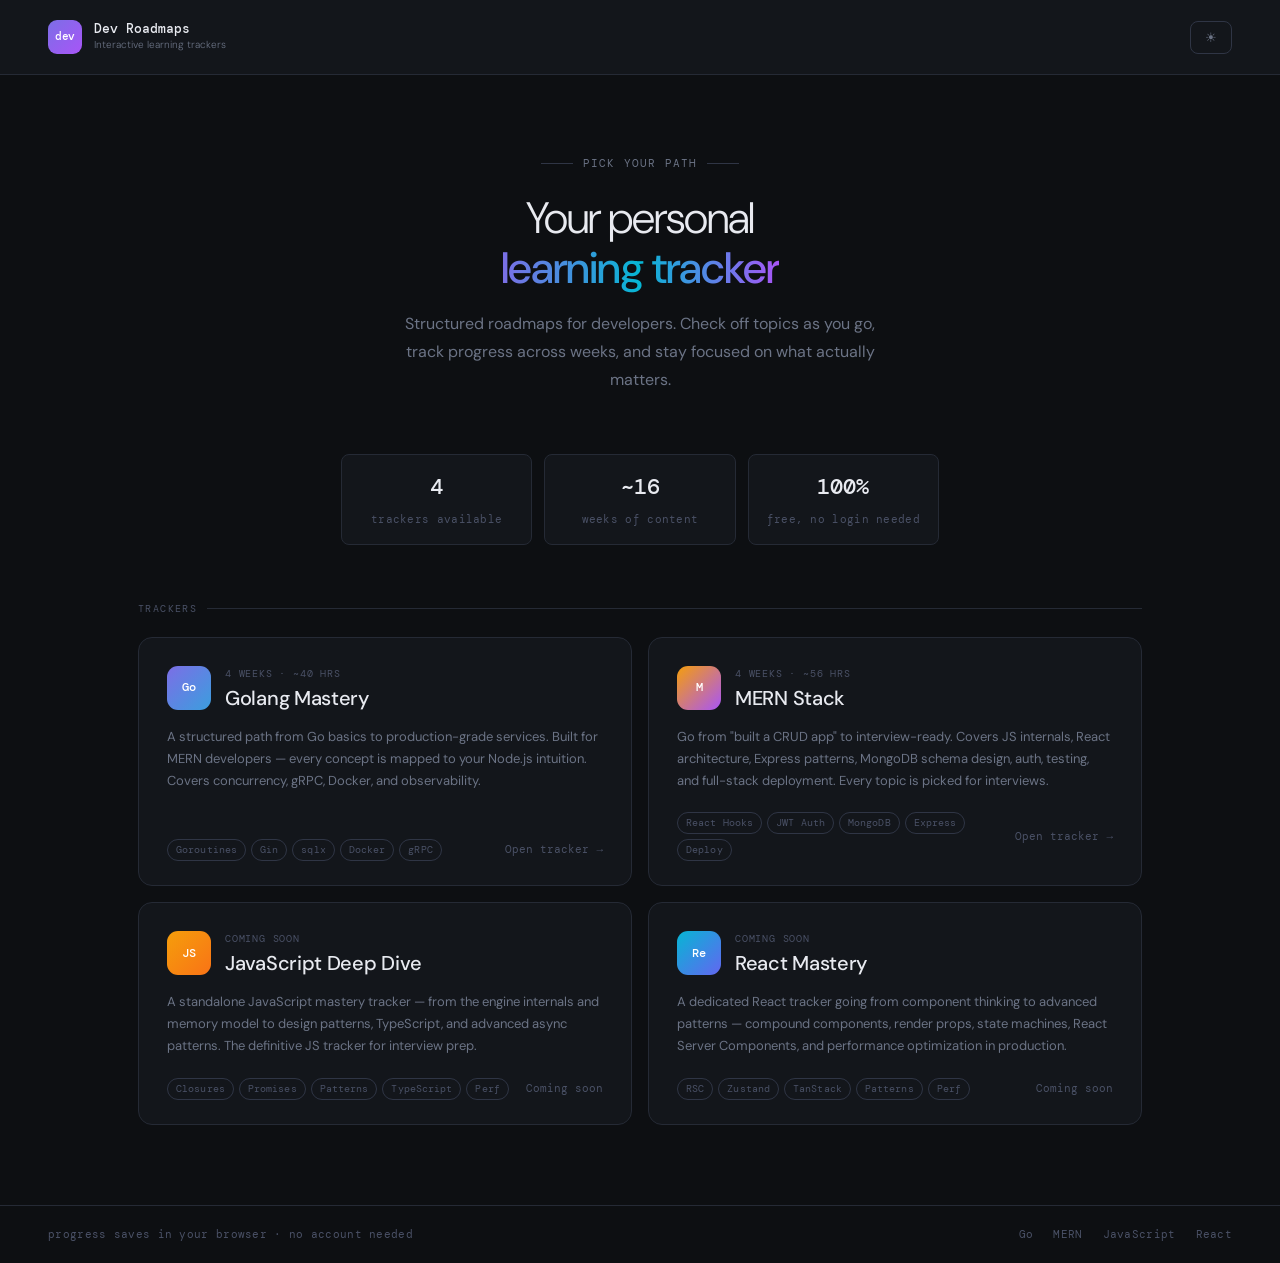
==== index.html @ cc8855c8 "index.html added" ====
<!doctype html>
<html lang="en">
  <head>
    <meta charset="UTF-8" />
    <meta name="viewport" content="width=device-width, initial-scale=1.0" />
    <title>Dev Roadmaps — Learning Trackers</title>
    <link rel="preconnect" href="https://fonts.googleapis.com" />
    <link
      href="https://fonts.googleapis.com/css2?family=DM+Mono:ital,wght@0,300;0,400;0,500;1,300&family=DM+Sans:ital,opsz,wght@0,9..40,300;0,9..40,400;0,9..40,500;1,9..40,300&display=swap"
      rel="stylesheet"
    />
    <style>
      :root {
        --bg: #0d0f12;
        --bg2: #13161b;
        --bg3: #1a1e26;
        --border: #252a35;
        --border2: #2f3545;
        --text: #e8eaf0;
        --muted: #6b7385;
        --muted2: #4a5166;
        --radius: 14px;
        --radius-sm: 8px;
        --mono: "DM Mono", monospace;
        --sans: "DM Sans", sans-serif;

        /* tracker accent colours */
        --go-a: #7c6ee6;
        --go-b: #3b9ede;
        --js-a: #f59e0b;
        --js-b: #f97316;
        --react-a: #06b6d4;
        --react-b: #6366f1;
        --mern-a: #a855f7;
        --mern-b: #ec4899;
      }

      html.light {
        --bg: #f0f2f8;
        --bg2: #ffffff;
        --bg3: #e6e9f2;
        --border: #dde1ec;
        --border2: #c8cedf;
        --text: #1a1d27;
        --muted: #5a6275;
        --muted2: #9099b0;
      }

      *,
      *::before,
      *::after {
        box-sizing: border-box;
        margin: 0;
        padding: 0;
      }
      html {
        scroll-behavior: smooth;
      }

      body {
        background: var(--bg);
        color: var(--text);
        font-family: var(--sans);
        font-size: 15px;
        line-height: 1.6;
        min-height: 100vh;
        display: flex;
        flex-direction: column;
      }

      /* ── TOP BAR ── */
      .topbar {
        padding: 20px 48px;
        display: flex;
        align-items: center;
        justify-content: space-between;
        border-bottom: 1px solid var(--border);
        background: var(--bg2);
        position: sticky;
        top: 0;
        z-index: 50;
      }

      .topbar-logo {
        display: flex;
        align-items: center;
        gap: 12px;
      }

      .topbar-icon {
        width: 34px;
        height: 34px;
        background: linear-gradient(135deg, #7c6ee6, #a855f7);
        border-radius: 9px;
        display: flex;
        align-items: center;
        justify-content: center;
        font-family: var(--mono);
        font-size: 11px;
        font-weight: 500;
        color: #fff;
        letter-spacing: -0.3px;
        flex-shrink: 0;
      }

      .topbar-name {
        font-family: var(--mono);
        font-size: 13px;
        font-weight: 500;
        color: var(--text);
        line-height: 1.3;
      }

      .topbar-sub {
        font-size: 10px;
        color: var(--muted);
        font-weight: 300;
      }

      .topbar-right {
        display: flex;
        align-items: center;
        gap: 10px;
      }

      .theme-btn {
        padding: 7px 14px;
        background: transparent;
        border: 1px solid var(--border2);
        border-radius: var(--radius-sm);
        color: var(--muted);
        font-size: 13px;
        cursor: pointer;
        transition: all 0.15s;
        display: flex;
        align-items: center;
        gap: 6px;
        font-family: var(--mono);
      }

      .theme-btn:hover {
        border-color: var(--muted);
        color: var(--text);
      }

      /* ── HERO ── */
      .hero {
        padding: 80px 48px 60px;
        text-align: center;
        max-width: 680px;
        margin: 0 auto;
        width: 100%;
      }

      .hero-tag {
        font-family: var(--mono);
        font-size: 11px;
        color: var(--muted);
        letter-spacing: 1.2px;
        text-transform: uppercase;
        margin-bottom: 20px;
        display: flex;
        align-items: center;
        justify-content: center;
        gap: 10px;
      }

      .hero-tag::before,
      .hero-tag::after {
        content: "";
        height: 1px;
        width: 32px;
        background: var(--border2);
      }

      .hero-title {
        font-size: 44px;
        font-weight: 300;
        color: var(--text);
        line-height: 1.15;
        letter-spacing: -1px;
        margin-bottom: 16px;
      }

      .hero-title strong {
        font-weight: 500;
      }

      .hero-title .gradient {
        background: linear-gradient(90deg, #7c6ee6, #06b6d4, #a855f7);
        -webkit-background-clip: text;
        -webkit-text-fill-color: transparent;
        background-clip: text;
        font-weight: 500;
      }

      .hero-desc {
        font-size: 16px;
        color: var(--muted);
        line-height: 1.75;
        max-width: 500px;
        margin: 0 auto;
      }

      /* ── GRID ── */
      .grid-section {
        flex: 1;
        padding: 0 48px 80px;
        max-width: 1100px;
        margin: 0 auto;
        width: 100%;
      }

      .grid-label {
        font-family: var(--mono);
        font-size: 10px;
        letter-spacing: 1.4px;
        color: var(--muted2);
        text-transform: uppercase;
        margin-bottom: 20px;
        display: flex;
        align-items: center;
        gap: 10px;
      }

      .grid-label::after {
        content: "";
        flex: 1;
        height: 1px;
        background: var(--border);
      }

      .cards-grid {
        display: grid;
        grid-template-columns: repeat(2, minmax(0, 1fr));
        gap: 16px;
      }

      /* ── TRACKER CARD ── */
      .tracker-card {
        background: var(--bg2);
        border: 1px solid var(--border);
        border-radius: var(--radius);
        padding: 28px 28px 24px;
        text-decoration: none;
        display: flex;
        flex-direction: column;
        gap: 0;
        position: relative;
        overflow: hidden;
        transition:
          border-color 0.2s,
          transform 0.2s;
        cursor: pointer;
      }

      .tracker-card:hover {
        border-color: var(--border2);
        transform: translateY(-2px);
      }

      /* gradient top accent line */
      .tracker-card::before {
        content: "";
        position: absolute;
        top: 0;
        left: 0;
        right: 0;
        height: 2px;
        background: var(--card-gradient);
        opacity: 0;
        transition: opacity 0.2s;
      }

      .tracker-card:hover::before {
        opacity: 1;
      }

      /* subtle glow blob */
      .tracker-card::after {
        content: "";
        position: absolute;
        top: -60px;
        right: -60px;
        width: 200px;
        height: 200px;
        border-radius: 50%;
        background: var(--card-glow);
        opacity: 0;
        transition: opacity 0.3s;
        pointer-events: none;
      }

      .tracker-card:hover::after {
        opacity: 1;
      }

      .card-header {
        display: flex;
        align-items: flex-start;
        gap: 14px;
        margin-bottom: 16px;
      }

      .card-icon {
        width: 44px;
        height: 44px;
        border-radius: 11px;
        display: flex;
        align-items: center;
        justify-content: center;
        font-family: var(--mono);
        font-size: 12px;
        font-weight: 500;
        color: #fff;
        flex-shrink: 0;
        background: var(--card-gradient);
        letter-spacing: -0.3px;
      }

      .card-meta {
        flex: 1;
      }

      .card-tag {
        font-family: var(--mono);
        font-size: 10px;
        letter-spacing: 0.8px;
        text-transform: uppercase;
        color: var(--muted2);
        margin-bottom: 4px;
      }

      .card-title {
        font-size: 20px;
        font-weight: 500;
        color: var(--text);
        line-height: 1.2;
        letter-spacing: -0.3px;
      }

      .card-desc {
        font-size: 13px;
        color: var(--muted);
        line-height: 1.7;
        margin-bottom: 20px;
        flex: 1;
      }

      .card-footer {
        display: flex;
        align-items: center;
        justify-content: space-between;
      }

      .card-pills {
        display: flex;
        flex-wrap: wrap;
        gap: 5px;
      }

      .card-pill {
        font-family: var(--mono);
        font-size: 10px;
        padding: 2px 8px;
        border-radius: 20px;
        border: 1px solid var(--border2);
        color: var(--muted2);
        letter-spacing: 0.1px;
      }

      .card-cta {
        font-family: var(--mono);
        font-size: 11px;
        color: var(--muted2);
        display: flex;
        align-items: center;
        gap: 5px;
        transition:
          color 0.15s,
          gap 0.15s;
        flex-shrink: 0;
      }

      .tracker-card:hover .card-cta {
        color: var(--text);
        gap: 8px;
      }

      /* ── STATS STRIP ── */
      .stats-strip {
        display: grid;
        grid-template-columns: repeat(3, minmax(0, 1fr));
        gap: 12px;
        margin: 0 48px 56px;
        max-width: 1100px;
        /* center without auto margins causing issues */
      }

      .stat-strip-item {
        background: var(--bg2);
        border: 1px solid var(--border);
        border-radius: var(--radius-sm);
        padding: 14px 18px;
        text-align: center;
      }

      .stat-strip-val {
        font-family: var(--mono);
        font-size: 22px;
        font-weight: 500;
        color: var(--text);
        margin-bottom: 2px;
        display: block;
      }

      .stat-strip-label {
        font-size: 11px;
        color: var(--muted2);
        font-family: var(--mono);
        letter-spacing: 0.3px;
      }

      /* ── FOOTER ── */
      .footer {
        padding: 20px 48px;
        border-top: 1px solid var(--border);
        display: flex;
        align-items: center;
        justify-content: space-between;
      }

      .footer-text {
        font-size: 11px;
        font-family: var(--mono);
        color: var(--muted2);
        letter-spacing: 0.3px;
      }

      .footer-links {
        display: flex;
        gap: 20px;
      }

      .footer-link {
        font-size: 11px;
        font-family: var(--mono);
        color: var(--muted2);
        text-decoration: none;
        transition: color 0.15s;
        letter-spacing: 0.3px;
      }

      .footer-link:hover {
        color: var(--text);
      }

      /* ── SCROLLBAR ── */
      ::-webkit-scrollbar {
        width: 4px;
      }
      ::-webkit-scrollbar-track {
        background: transparent;
      }
      ::-webkit-scrollbar-thumb {
        background: var(--border2);
        border-radius: 2px;
      }

      /* ── RESPONSIVE ── */
      @media (max-width: 900px) {
        .topbar {
          padding: 16px 24px;
        }
        .hero {
          padding: 56px 24px 44px;
        }
        .hero-title {
          font-size: 34px;
        }
        .grid-section {
          padding: 0 24px 60px;
        }
        .stats-strip {
          margin: 0 24px 40px;
        }
        .footer {
          padding: 16px 24px;
        }
      }

      @media (max-width: 640px) {
        .cards-grid {
          grid-template-columns: 1fr;
        }
        .stats-strip {
          grid-template-columns: 1fr;
          margin: 0 16px 32px;
        }
        .topbar {
          padding: 14px 16px;
        }
        .hero {
          padding: 40px 16px 32px;
        }
        .hero-title {
          font-size: 28px;
          letter-spacing: -0.5px;
        }
        .hero-desc {
          font-size: 14px;
        }
        .grid-section {
          padding: 0 16px 48px;
        }
        .footer {
          flex-direction: column;
          gap: 8px;
          text-align: center;
          padding: 16px;
        }
        .footer-links {
          justify-content: center;
        }
      }
    </style>
  </head>
  <body>
    <!-- ── TOP BAR ── -->
    <header class="topbar">
      <div class="topbar-logo">
        <div class="topbar-icon">dev</div>
        <div>
          <div class="topbar-name">Dev Roadmaps</div>
          <div class="topbar-sub">Interactive learning trackers</div>
        </div>
      </div>
      <div class="topbar-right">
        <button class="theme-btn" onclick="toggleTheme()">
          <span id="theme-icon">☀</span>
        </button>
      </div>
    </header>

    <!-- ── HERO ── -->
    <section class="hero">
      <div class="hero-tag">pick your path</div>
      <h1 class="hero-title">
        Your personal<br /><span class="gradient">learning tracker</span>
      </h1>
      <p class="hero-desc">
        Structured roadmaps for developers. Check off topics as you go, track
        progress across weeks, and stay focused on what actually matters.
      </p>
    </section>

    <!-- ── STATS STRIP ── -->
    <div class="stats-strip" style="margin-left: auto; margin-right: auto">
      <div class="stat-strip-item">
        <span class="stat-strip-val">4</span>
        <span class="stat-strip-label">trackers available</span>
      </div>
      <div class="stat-strip-item">
        <span class="stat-strip-val">~16</span>
        <span class="stat-strip-label">weeks of content</span>
      </div>
      <div class="stat-strip-item">
        <span class="stat-strip-val">100%</span>
        <span class="stat-strip-label">free, no login needed</span>
      </div>
    </div>

    <!-- ── CARDS GRID ── -->
    <section class="grid-section">
      <div class="grid-label">trackers</div>
      <div class="cards-grid">
        <!-- GO -->
        <a
          class="tracker-card"
          href="go.html"
          style="
            --card-gradient: linear-gradient(135deg, #7c6ee6, #3b9ede);
            --card-glow: radial-gradient(circle, #7c6ee620, transparent 70%);
          "
        >
          <div class="card-header">
            <div class="card-icon">Go</div>
            <div class="card-meta">
              <div class="card-tag">4 weeks · ~40 hrs</div>
              <div class="card-title">Golang Mastery</div>
            </div>
          </div>
          <p class="card-desc">
            A structured path from Go basics to production-grade services. Built
            for MERN developers — every concept is mapped to your Node.js
            intuition. Covers concurrency, gRPC, Docker, and observability.
          </p>
          <div class="card-footer">
            <div class="card-pills">
              <span class="card-pill">Goroutines</span>
              <span class="card-pill">Gin</span>
              <span class="card-pill">sqlx</span>
              <span class="card-pill">Docker</span>
              <span class="card-pill">gRPC</span>
            </div>
            <span class="card-cta">Open tracker →</span>
          </div>
        </a>

        <!-- MERN -->
        <a
          class="tracker-card"
          href="mern.html"
          style="
            --card-gradient: linear-gradient(135deg, #f59e0b, #a855f7);
            --card-glow: radial-gradient(circle, #a855f720, transparent 70%);
          "
        >
          <div class="card-header">
            <div class="card-icon">M</div>
            <div class="card-meta">
              <div class="card-tag">4 weeks · ~56 hrs</div>
              <div class="card-title">MERN Stack</div>
            </div>
          </div>
          <p class="card-desc">
            Go from "built a CRUD app" to interview-ready. Covers JS internals,
            React architecture, Express patterns, MongoDB schema design, auth,
            testing, and full-stack deployment. Every topic is picked for
            interviews.
          </p>
          <div class="card-footer">
            <div class="card-pills">
              <span class="card-pill">React Hooks</span>
              <span class="card-pill">JWT Auth</span>
              <span class="card-pill">MongoDB</span>
              <span class="card-pill">Express</span>
              <span class="card-pill">Deploy</span>
            </div>
            <span class="card-cta">Open tracker →</span>
          </div>
        </a>

        <!-- JAVASCRIPT -->
        <a
          class="tracker-card"
          href="javascript.html"
          style="
            --card-gradient: linear-gradient(135deg, #f59e0b, #f97316);
            --card-glow: radial-gradient(circle, #f59e0b20, transparent 70%);
          "
        >
          <div class="card-header">
            <div class="card-icon">JS</div>
            <div class="card-meta">
              <div class="card-tag">coming soon</div>
              <div class="card-title">JavaScript Deep Dive</div>
            </div>
          </div>
          <p class="card-desc">
            A standalone JavaScript mastery tracker — from the engine internals
            and memory model to design patterns, TypeScript, and advanced async
            patterns. The definitive JS tracker for interview prep.
          </p>
          <div class="card-footer">
            <div class="card-pills">
              <span class="card-pill">Closures</span>
              <span class="card-pill">Promises</span>
              <span class="card-pill">Patterns</span>
              <span class="card-pill">TypeScript</span>
              <span class="card-pill">Perf</span>
            </div>
            <span class="card-cta">Coming soon</span>
          </div>
        </a>

        <!-- REACT -->
        <a
          class="tracker-card"
          href="react.html"
          style="
            --card-gradient: linear-gradient(135deg, #06b6d4, #6366f1);
            --card-glow: radial-gradient(circle, #06b6d420, transparent 70%);
          "
        >
          <div class="card-header">
            <div class="card-icon">Re</div>
            <div class="card-meta">
              <div class="card-tag">coming soon</div>
              <div class="card-title">React Mastery</div>
            </div>
          </div>
          <p class="card-desc">
            A dedicated React tracker going from component thinking to advanced
            patterns — compound components, render props, state machines, React
            Server Components, and performance optimization in production.
          </p>
          <div class="card-footer">
            <div class="card-pills">
              <span class="card-pill">RSC</span>
              <span class="card-pill">Zustand</span>
              <span class="card-pill">TanStack</span>
              <span class="card-pill">Patterns</span>
              <span class="card-pill">Perf</span>
            </div>
            <span class="card-cta">Coming soon</span>
          </div>
        </a>
      </div>
    </section>

    <!-- ── FOOTER ── -->
    <footer class="footer">
      <span class="footer-text"
        >progress saves in your browser · no account needed</span
      >
      <div class="footer-links">
        <a class="footer-link" href="go.html">Go</a>
        <a class="footer-link" href="mern.html">MERN</a>
        <a class="footer-link" href="javascript.html">JavaScript</a>
        <a class="footer-link" href="react.html">React</a>
      </div>
    </footer>

    <script>
      function toggleTheme() {
        const isLight = document.documentElement.classList.toggle("light");
        localStorage.setItem("devroads-theme", isLight ? "light" : "dark");
        document.getElementById("theme-icon").textContent = isLight ? "☾" : "☀";
      }

      (function initTheme() {
        const saved = localStorage.getItem("devroads-theme");
        // sync with whatever the trackers saved — check both keys
        const goTheme = localStorage.getItem("go-tracker-theme");
        const mernTheme = localStorage.getItem("mern-tracker-theme");
        const theme = saved || goTheme || mernTheme;
        if (theme === "light") {
          document.documentElement.classList.add("light");
          const icon = document.getElementById("theme-icon");
          if (icon) icon.textContent = "☾";
        }
      })();
    </script>
  </body>
</html>
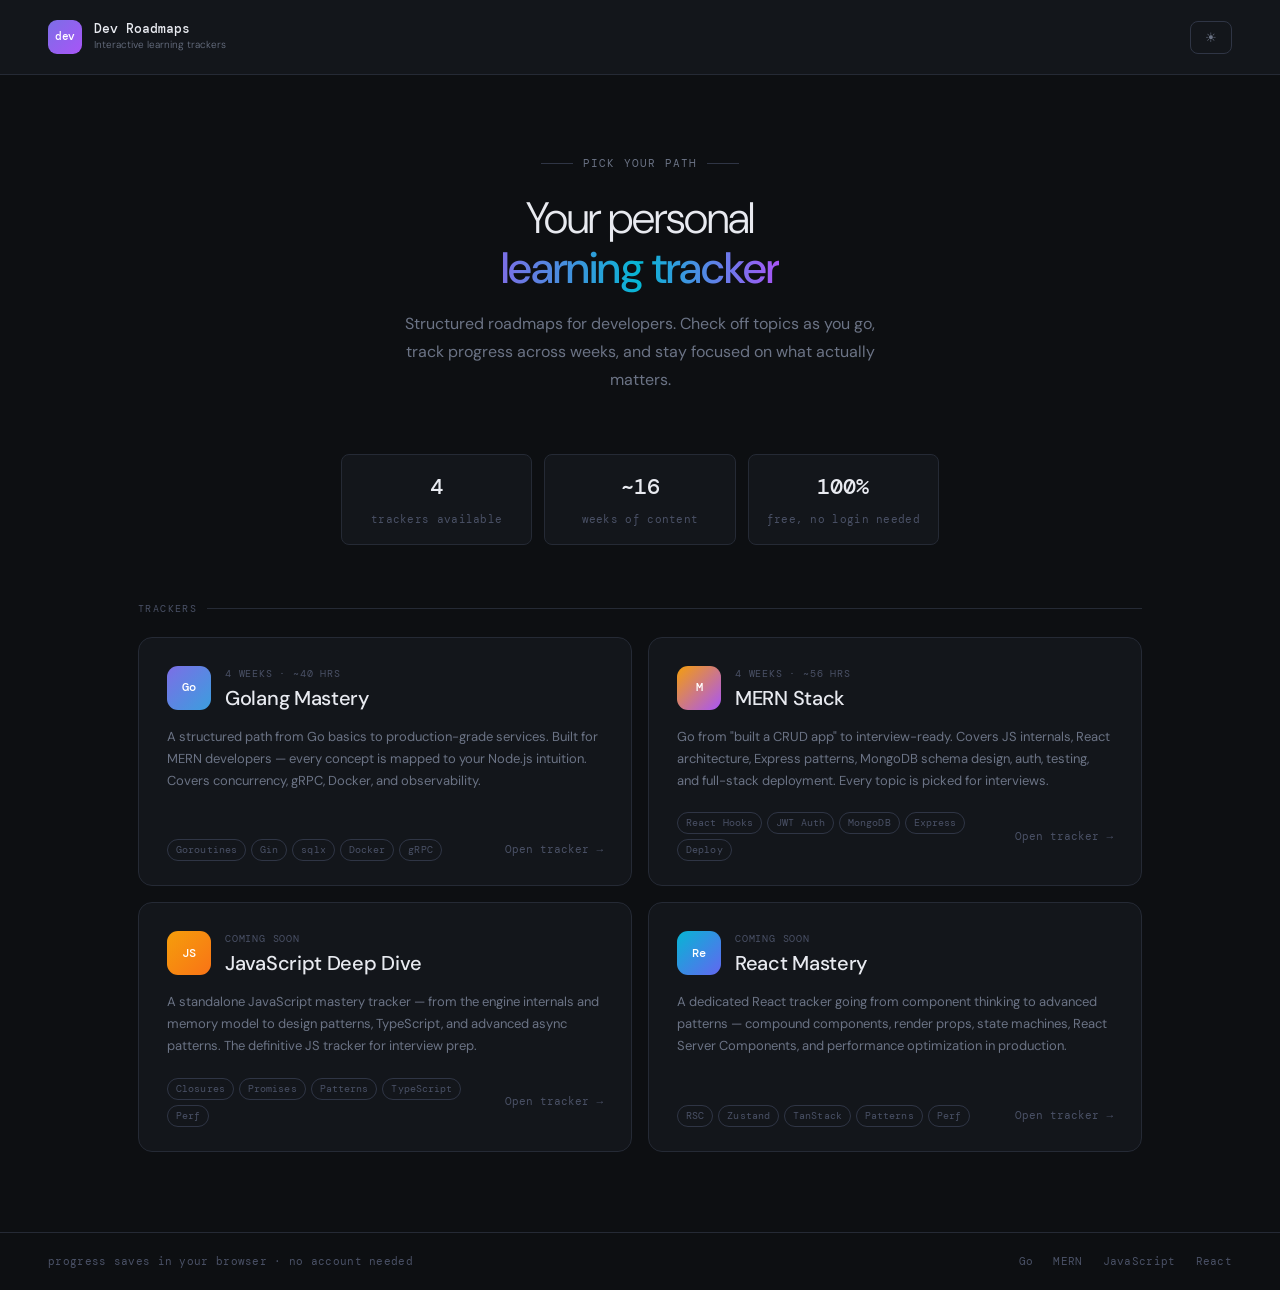
==== commit b65816c1: "index link text updated" ====
--- a/index.html
+++ b/index.html
@@ -670,7 +670,7 @@
               <span class="card-pill">TypeScript</span>
               <span class="card-pill">Perf</span>
             </div>
-            <span class="card-cta">Coming soon</span>
+            <span class="card-cta">Open tracker →</span>
           </div>
         </a>
 
@@ -703,7 +703,7 @@
               <span class="card-pill">Patterns</span>
               <span class="card-pill">Perf</span>
             </div>
-            <span class="card-cta">Coming soon</span>
+            <span class="card-cta">Open tracker →</span>
           </div>
         </a>
       </div>
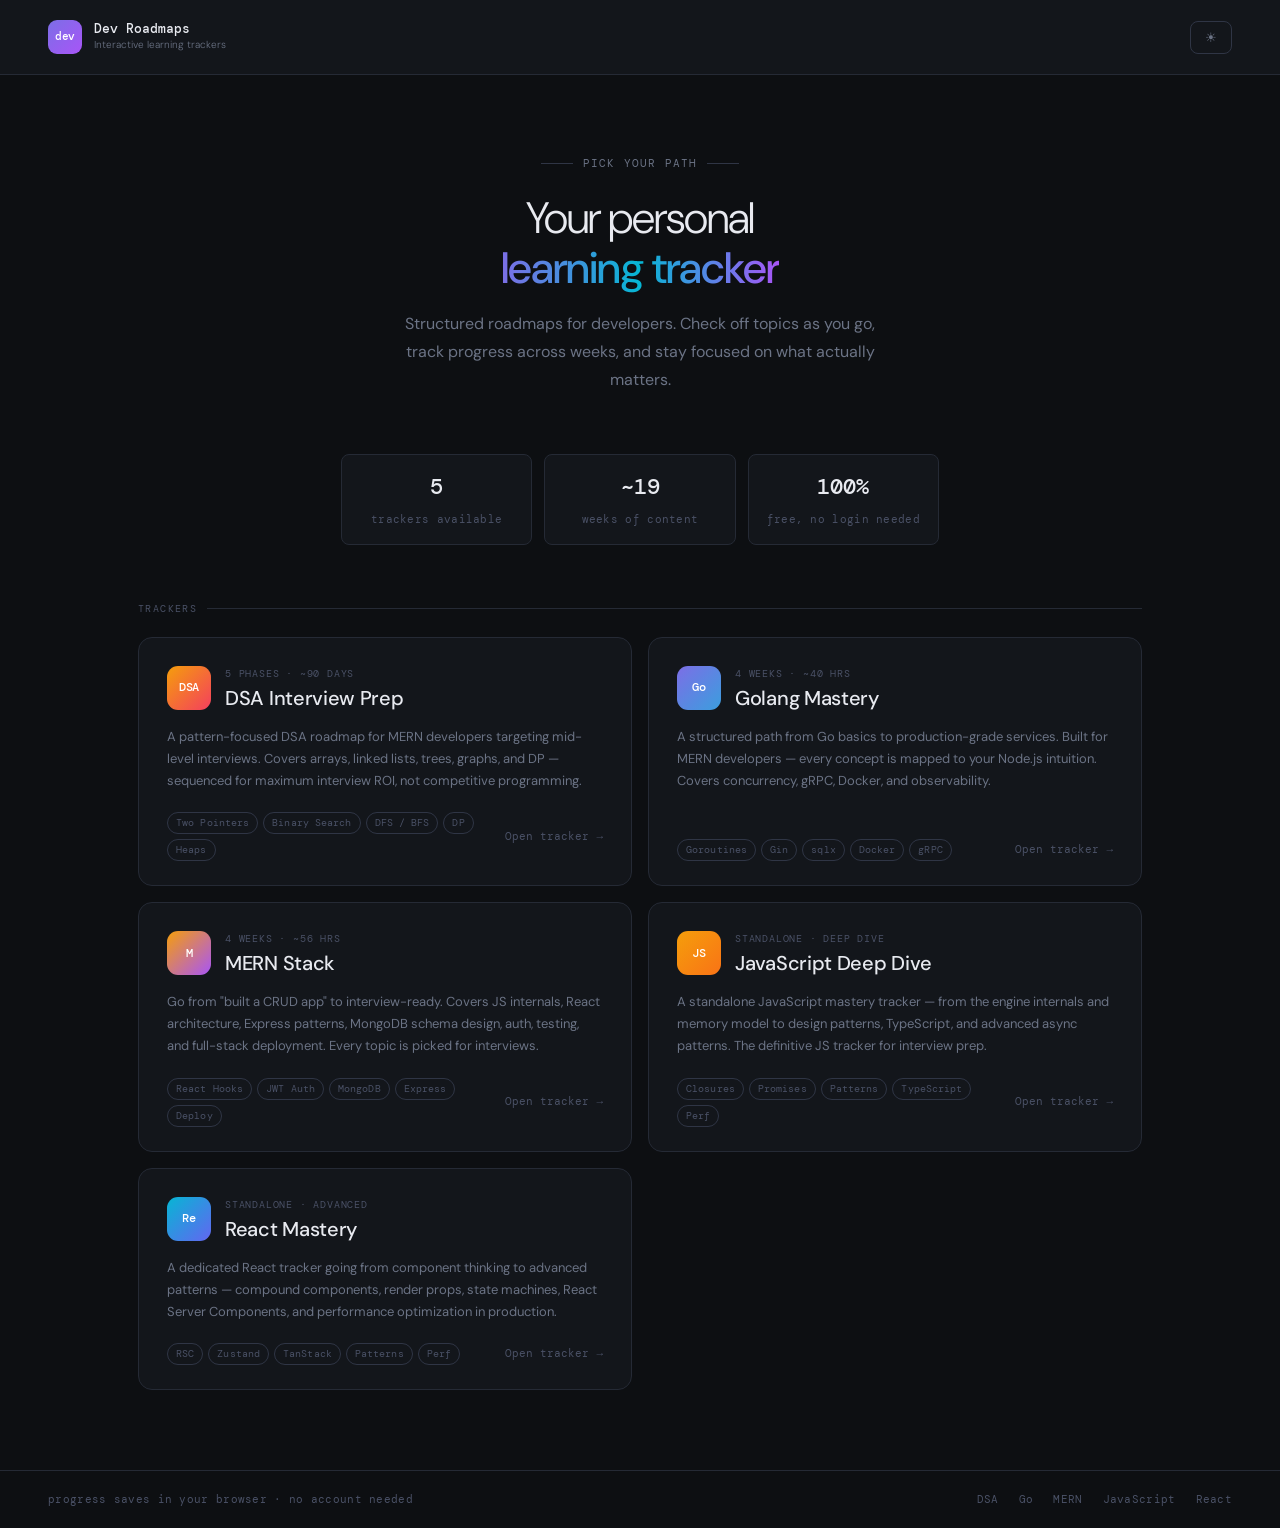
==== commit ada08d80: "feat: dsa added" ====
--- a/index.html
+++ b/index.html
@@ -557,11 +557,11 @@
     <!-- ── STATS STRIP ── -->
     <div class="stats-strip" style="margin-left: auto; margin-right: auto">
       <div class="stat-strip-item">
-        <span class="stat-strip-val">4</span>
+        <span class="stat-strip-val">5</span>
         <span class="stat-strip-label">trackers available</span>
       </div>
       <div class="stat-strip-item">
-        <span class="stat-strip-val">~16</span>
+        <span class="stat-strip-val">~19</span>
         <span class="stat-strip-label">weeks of content</span>
       </div>
       <div class="stat-strip-item">
@@ -574,6 +574,40 @@
     <section class="grid-section">
       <div class="grid-label">trackers</div>
       <div class="cards-grid">
+        <!-- DSA -->
+        <a
+          class="tracker-card"
+          href="dsa.html"
+          style="
+            --card-gradient: linear-gradient(135deg, #f59e0b, #f43f5e);
+            --card-glow: radial-gradient(circle, #f43f5e20, transparent 70%);
+          "
+        >
+          <div class="card-header">
+            <div class="card-icon">DSA</div>
+            <div class="card-meta">
+              <div class="card-tag">5 phases · ~90 days</div>
+              <div class="card-title">DSA Interview Prep</div>
+            </div>
+          </div>
+          <p class="card-desc">
+            A pattern-focused DSA roadmap for MERN developers targeting
+            mid-level interviews. Covers arrays, linked lists, trees, graphs,
+            and DP — sequenced for maximum interview ROI, not competitive
+            programming.
+          </p>
+          <div class="card-footer">
+            <div class="card-pills">
+              <span class="card-pill">Two Pointers</span>
+              <span class="card-pill">Binary Search</span>
+              <span class="card-pill">DFS / BFS</span>
+              <span class="card-pill">DP</span>
+              <span class="card-pill">Heaps</span>
+            </div>
+            <span class="card-cta">Open tracker →</span>
+          </div>
+        </a>
+
         <!-- GO -->
         <a
           class="tracker-card"
@@ -653,7 +687,7 @@
           <div class="card-header">
             <div class="card-icon">JS</div>
             <div class="card-meta">
-              <div class="card-tag">coming soon</div>
+              <div class="card-tag">standalone · deep dive</div>
               <div class="card-title">JavaScript Deep Dive</div>
             </div>
           </div>
@@ -686,7 +720,7 @@
           <div class="card-header">
             <div class="card-icon">Re</div>
             <div class="card-meta">
-              <div class="card-tag">coming soon</div>
+              <div class="card-tag">standalone · advanced</div>
               <div class="card-title">React Mastery</div>
             </div>
           </div>
@@ -715,6 +749,7 @@
         >progress saves in your browser · no account needed</span
       >
       <div class="footer-links">
+        <a class="footer-link" href="dsa.html">DSA</a>
         <a class="footer-link" href="go.html">Go</a>
         <a class="footer-link" href="mern.html">MERN</a>
         <a class="footer-link" href="javascript.html">JavaScript</a>
@@ -731,10 +766,10 @@
 
       (function initTheme() {
         const saved = localStorage.getItem("devroads-theme");
-        // sync with whatever the trackers saved — check both keys
         const goTheme = localStorage.getItem("go-tracker-theme");
         const mernTheme = localStorage.getItem("mern-tracker-theme");
-        const theme = saved || goTheme || mernTheme;
+        const dsaTheme = localStorage.getItem("dsa-tracker-theme");
+        const theme = saved || goTheme || mernTheme || dsaTheme;
         if (theme === "light") {
           document.documentElement.classList.add("light");
           const icon = document.getElementById("theme-icon");
